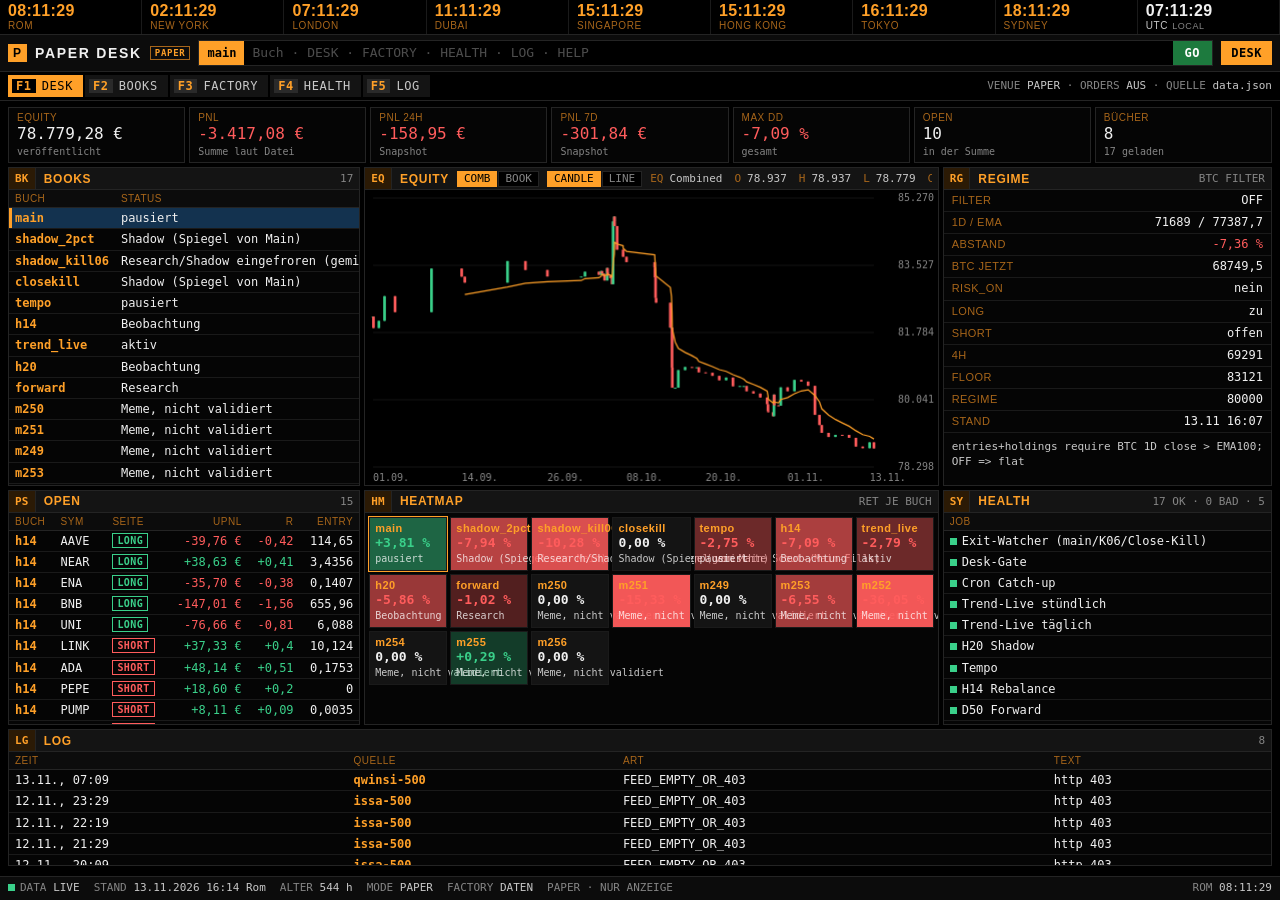
==== kdx7rm0d02jwymx0ndu94w3n/terminal.html @ db3b6c08 "Add a paper terminal page beside the desk overview. The new page polls data.json and an optional fac" ====
<!doctype html>
<html lang="de">
<head>
<meta charset="utf-8">
<meta name="viewport" content="width=device-width, initial-scale=1">
<meta name="robots" content="noindex,nofollow,noarchive,nosnippet">
<meta name="referrer" content="no-referrer">
<title>Paper-Desk Terminal</title>
<link rel="icon" href="data:image/svg+xml,%3Csvg xmlns='http://www.w3.org/2000/svg' viewBox='0 0 16 16'%3E%3Crect width='16' height='16' fill='%23000'/%3E%3Crect x='2' y='2' width='12' height='12' fill='none' stroke='%23ffa028'/%3E%3C/svg%3E">
<link rel="stylesheet" href="terminal.css?v=1">
<!--
  Look adapted from the Classifier Trading Terminal in
  https://github.com/zadescoxp/calibrain-harness
  Copyright (c) 2026 zadescoxp and Calibrain Harness contributors, MIT License.
  The full permission notice is in terminal.css.
-->
</head>
<body>
<div class="clocks" id="clocks"></div>
<header class="cmdbar">
  <div class="brand" title="Paper-Desk Terminal. Nur Anzeige, keine Orders.">
    <span class="brand-mark">P</span>
    <span class="brand-name">PAPER DESK</span>
    <span class="brand-tag">PAPER</span>
  </div>
  <form class="cmd" id="cmd-form" autocomplete="off">
    <span class="cmd-sec" id="cmd-sec">PAPER</span>
    <input id="cmd" spellcheck="false" placeholder="Buch · DESK · FACTORY · HEALTH · LOG · HELP" aria-label="Befehl">
    <button class="go" type="submit">GO</button>
  </form>
  <div class="cmd-right">
    <a class="kbtn amber" id="to-desk" href="index.html">DESK</a>
  </div>
</header>
<nav class="fkeys" aria-label="Ansichten">
  <button type="button" data-view="desk"><b>F1</b>DESK</button>
  <button type="button" data-view="books"><b>F2</b>BOOKS</button>
  <button type="button" data-view="factory"><b>F3</b>FACTORY</button>
  <button type="button" data-view="health"><b>F4</b>HEALTH</button>
  <button type="button" data-view="log"><b>F5</b>LOG</button>
  <span class="fk-spacer"></span>
  <span class="venue">VENUE <b>PAPER</b> · ORDERS <b>AUS</b> · QUELLE <b>data.json</b></span>
</nav>
<div id="booterr" class="alert crit" hidden></div>
<div id="hint" class="alert" hidden></div>

<section id="view-desk" class="view on">
  <div class="strip" id="strip"></div>
  <div class="grid-desk">
    <section class="pnl a-books">
      <div class="ph"><span class="code">BK</span>BOOKS<span class="ph-r" id="bk-count">–</span></div>
      <div class="pb tight scroll" id="books" data-scroll></div>
    </section>
    <section class="pnl a-chart">
      <div class="ph">
        <span class="code">EQ</span>EQUITY
        <span class="seg">
          <button type="button" data-set="series" data-val="comb">COMB</button>
          <button type="button" data-set="series" data-val="book">BOOK</button>
        </span>
        <span class="seg">
          <button type="button" data-set="mode" data-val="candle">CANDLE</button>
          <button type="button" data-set="mode" data-val="line">LINE</button>
        </span>
        <span class="ph-r ohlc" id="ohlc"></span>
      </div>
      <div class="pb chart-wrap"><div class="chart-host" id="chart-host"><canvas id="chart"></canvas></div></div>
    </section>
    <section class="pnl a-regime">
      <div class="ph"><span class="code">RG</span>REGIME<span class="ph-r">BTC FILTER</span></div>
      <div class="pb tight scroll" id="regime" data-scroll></div>
    </section>
    <section class="pnl a-pos">
      <div class="ph"><span class="code">PS</span>OPEN<span class="ph-r" id="pos-count">–</span></div>
      <div class="pb tight scroll" id="pos" data-scroll></div>
    </section>
    <section class="pnl a-heat">
      <div class="ph"><span class="code">HM</span>HEATMAP<span class="ph-r">RET JE BUCH</span></div>
      <div class="pb tight scroll" id="heat" data-scroll></div>
    </section>
    <section class="pnl a-health">
      <div class="ph"><span class="code">SY</span>HEALTH<span class="ph-r" id="health-count">–</span></div>
      <div class="pb tight scroll" id="health" data-scroll></div>
    </section>
    <section class="pnl a-log">
      <div class="ph"><span class="code">LG</span>LOG<span class="ph-r" id="log-count">–</span></div>
      <div class="pb tight scroll" id="log" data-scroll></div>
    </section>
  </div>
</section>

<section id="view-books" class="view">
  <section class="pnl">
    <div class="ph"><span class="code">BK</span>BOOKS<span class="ph-r">Zeile wählt das Buch für F1</span></div>
    <div class="pb tight scroll" id="books-full" data-scroll></div>
  </section>
</section>

<section id="view-factory" class="view">
  <div id="factory"></div>
</section>

<section id="view-health" class="view">
  <div class="stack" id="health-full"></div>
</section>

<section id="view-log" class="view">
  <div class="stack" id="log-full"></div>
</section>

<footer class="statusline" id="status"></footer>
<script src="terminal.js?v=1"></script>
</body>
</html>
---- kdx7rm0d02jwymx0ndu94w3n/terminal.css ----
/* Paper-Desk Terminal.
   Look adapted from the Classifier Trading Terminal,
   Copyright (c) 2026 zadescoxp and Calibrain Harness contributors.
   https://github.com/zadescoxp/calibrain-harness
   MIT License:

   Permission is hereby granted, free of charge, to any person obtaining a copy
   of this software and associated documentation files (the "Software"), to deal
   in the Software without restriction, including without limitation the rights
   to use, copy, modify, merge, publish, distribute, sublicense, and/or sell
   copies of the Software, and to permit persons to whom the Software is
   furnished to do so, subject to the following conditions:

   The above copyright notice and this permission notice shall be included in all
   copies or substantial portions of the Software.

   THE SOFTWARE IS PROVIDED "AS IS", WITHOUT WARRANTY OF ANY KIND, EXPRESS OR
   IMPLIED, INCLUDING BUT NOT LIMITED TO THE WARRANTIES OF MERCHANTABILITY,
   FITNESS FOR A PARTICULAR PURPOSE AND NONINFRINGEMENT. IN NO EVENT SHALL THE
   AUTHORS OR COPYRIGHT HOLDERS BE LIABLE FOR ANY CLAIM, DAMAGES OR OTHER
   LIABILITY, WHETHER IN AN ACTION OF CONTRACT, TORT OR OTHERWISE, ARISING FROM,
   OUT OF OR IN CONNECTION WITH THE SOFTWARE OR THE USE OR OTHER DEALINGS IN THE
   SOFTWARE.

   Chart drawing and the paper-desk data binding are original to this page.
   Hierarchy comes from brightness (amber labels, white values, grey context).
   Direction is never colour-only: values carry a sign or a PASS/FAIL word. */

:root {
  color-scheme: dark;
  --bg: #000;
  --panel: #050505;
  --bar: #141414;
  --bar-2: #0c0c0c;
  --line: #242424;
  --line-2: #1a1a1a;
  --amber: #ffa028;
  --amber-dim: #a8661a;
  --text: #f0f0f0;
  --text-2: #c8c8c8;
  --muted: #858585;
  --up: #3ad08a;
  --down: #ff5c5c;
  --sel: #13324f;
  --warn: #fab219;
  --mono: ui-monospace, "SFMono-Regular", "DejaVu Sans Mono", "Liberation Mono", Menlo, Consolas, monospace;
  --cond: "Arial Narrow", "Roboto Condensed", "Liberation Sans", "Helvetica Neue", system-ui, sans-serif;
}
* { box-sizing: border-box; }
html, body { background: var(--bg); }
body {
  margin: 0;
  color: var(--text);
  font: 12px/1.35 var(--mono);
  font-variant-numeric: tabular-nums;
  -webkit-font-smoothing: antialiased;
  padding-bottom: 26px;
}
button, input { font: inherit; color: inherit; }
button { cursor: pointer; }
a { color: var(--amber); text-decoration: none; }
a:hover { text-decoration: underline; }
:focus-visible { outline: 1px solid var(--amber); outline-offset: 1px; }
.muted { color: var(--muted); }
.amb { color: var(--amber); }
.up { color: var(--up); }
.dn { color: var(--down); }
.w { color: var(--text); }

.clocks { display: grid; grid-template-columns: repeat(9, minmax(0, 1fr)); background: #000; border-bottom: 1px solid var(--line); }
.clock { padding: 3px 8px 2px; border-right: 1px solid var(--line-2); min-width: 0; }
.clock .t { color: var(--amber); font: 600 16px/1.05 var(--cond); letter-spacing: .02em; }
.clock .c { color: var(--amber-dim); font: 500 10px/1.2 var(--cond); text-transform: uppercase; letter-spacing: .06em; white-space: nowrap; overflow: hidden; text-overflow: ellipsis; }
.clock.local .t { color: var(--text); }
.clock.local .c { color: var(--text-2); }
.clock .mk { font-size: 9px; margin-left: 4px; color: var(--muted); }

.cmdbar { display: flex; align-items: stretch; gap: 8px; background: var(--bar-2); border-bottom: 1px solid var(--line); padding: 5px 8px; flex-wrap: wrap; }
.brand { display: flex; align-items: center; gap: 8px; }
.brand-mark { background: var(--amber); color: #000; font: 700 12px var(--cond); padding: 2px 5px; letter-spacing: .08em; }
.brand-name { font: 700 14px var(--cond); letter-spacing: .12em; color: var(--text); white-space: nowrap; }
.brand-tag { font: 600 9px var(--mono); color: var(--amber); border: 1px solid var(--amber-dim); padding: 1px 4px; letter-spacing: .08em; }
.cmd { flex: 1; display: flex; min-width: 180px; border: 1px solid var(--line); background: #000; }
.cmd-sec { background: var(--amber); color: #000; font-weight: 600; padding: 4px 8px; white-space: nowrap; }
.cmd input { flex: 1; min-width: 0; background: #000; border: 0; color: var(--text); font: 13px var(--mono); padding: 4px 8px; outline: none; text-transform: uppercase; caret-color: var(--amber); }
.cmd input::placeholder { color: #4d4d4d; text-transform: none; }
.go { background: #1d7a3e; color: #fff; border: 0; font-weight: 600; padding: 0 12px; letter-spacing: .05em; }
.cmd-right { display: flex; gap: 6px; align-items: center; }
.kbtn { background: var(--bar); color: var(--text-2); border: 1px solid var(--line); padding: 3px 9px; letter-spacing: .04em; font-weight: 500; display: inline-flex; align-items: center; }
a.kbtn:hover { text-decoration: none; color: var(--text); border-color: var(--muted); }
.kbtn.amber { background: var(--amber); color: #000; border-color: var(--amber); font-weight: 700; }

.fkeys { display: flex; gap: 2px; padding: 3px 8px; background: #000; border-bottom: 1px solid var(--line); overflow-x: auto; align-items: center; }
.fkeys button { background: var(--bar); color: var(--text-2); border: 0; padding: 3px 10px 3px 4px; font-weight: 500; letter-spacing: .05em; white-space: nowrap; }
.fkeys button b { background: #2a2a2a; color: var(--amber); padding: 0 4px; margin-right: 6px; font-weight: 600; }
.fkeys button.on { background: var(--amber); color: #000; }
.fkeys button.on b { background: #000; color: var(--amber); }
.fk-spacer { flex: 1; }
.venue { color: var(--muted); white-space: nowrap; font-size: 11px; }
.venue b { color: var(--text-2); font-weight: 500; }

.alert { margin: 6px 8px 0; padding: 5px 8px; border-left: 3px solid var(--warn); background: #161106; color: var(--text); }
.alert b { color: var(--warn); }
.alert.crit { border-color: var(--down); background: #1a0808; }
.alert.crit b { color: var(--down); }

.view { display: none; }
#view-desk.on { display: flex; flex-direction: column; min-height: 0; }
.view.on:not(#view-desk) { display: block; padding: 6px 8px 12px; }
.view.on:not(#view-desk) .pnl { margin-bottom: 4px; }

.strip { display: grid; grid-template-columns: repeat(auto-fit, minmax(120px, 1fr)); gap: 4px; margin: 6px 8px 0; }
.cell { background: var(--panel); border: 1px solid var(--line); padding: 4px 8px; min-width: 0; }
.cell .l { color: var(--amber-dim); font: 500 10px var(--cond); text-transform: uppercase; letter-spacing: .05em; white-space: nowrap; overflow: hidden; text-overflow: ellipsis; }
.cell .n { font-size: 16px; font-weight: 500; white-space: nowrap; overflow: hidden; text-overflow: ellipsis; }
.cell .s { color: var(--muted); font-size: 10px; white-space: nowrap; overflow: hidden; text-overflow: ellipsis; }

.pnl { background: var(--panel); border: 1px solid var(--line); display: flex; flex-direction: column; min-width: 0; min-height: 0; }
.ph { display: flex; align-items: center; gap: 8px; background: var(--bar); border-bottom: 1px solid var(--line); padding: 0 6px 0 0; height: 22px; color: var(--amber); font: 600 12px var(--cond); letter-spacing: .06em; text-transform: uppercase; white-space: nowrap; overflow: hidden; flex: none; }
.ph .code { background: #2b1a05; color: var(--amber); font: 600 11px var(--mono); padding: 0 6px; height: 100%; display: flex; align-items: center; border-right: 1px solid var(--line); letter-spacing: .02em; text-transform: none; }
.ph-r { margin-left: auto; color: var(--muted); font: 400 11px var(--mono); text-transform: none; letter-spacing: 0; display: flex; gap: 6px; align-items: center; min-width: 0; }
.pb { padding: 6px 8px; flex: 1; min-height: 0; overflow: hidden; position: relative; }
.pb.tight { padding: 0; }
.pb.scroll { overflow: auto; }

.grid-desk {
  display: grid;
  gap: 4px;
  margin: 4px 8px 8px;
  min-height: 0;
  flex: 1;
  grid-template-columns: minmax(240px, 0.92fr) minmax(0, 1.5fr) minmax(220px, 0.86fr);
  grid-template-rows: minmax(0, 1.35fr) minmax(0, 1fr) minmax(92px, 0.58fr);
  grid-template-areas: "books chart regime" "pos heat health" "log log log";
}
.a-books { grid-area: books; }
.a-chart { grid-area: chart; }
.a-regime { grid-area: regime; }
.a-pos { grid-area: pos; }
.a-heat { grid-area: heat; }
.a-health { grid-area: health; }
.a-log { grid-area: log; }

@media (min-width: 1101px) {
  html, body { height: 100%; }
  body { overflow: hidden; display: flex; flex-direction: column; }
  #view-desk.on { flex: 1; overflow: hidden; min-height: 0; }
  #view-factory.on, #view-books.on, #view-health.on, #view-log.on { flex: 1; min-height: 0; overflow: auto; }
}

table.t { width: 100%; border-collapse: collapse; }
.t th { position: sticky; top: 0; background: var(--bar-2); color: var(--amber-dim); font: 500 10px var(--cond); text-transform: uppercase; letter-spacing: .05em; text-align: left; padding: 3px 6px; border-bottom: 1px solid var(--line); white-space: nowrap; z-index: 1; }
.t td { padding: 2px 6px; border-bottom: 1px solid var(--line-2); white-space: nowrap; color: var(--text); }
.t th.r, .t td.r { text-align: right; }
.t tr.click { cursor: pointer; }
.t tr.click:hover td { background: #0f0f0f; }
.t tr.sel td { background: var(--sel); }
.t tr.sel td:first-child { box-shadow: inset 3px 0 0 var(--amber); }
.t .sym { color: var(--amber); font-weight: 600; }
.clip { max-width: 280px; overflow: hidden; text-overflow: ellipsis; }

.tag { display: inline-block; padding: 0 4px; font-size: 10px; font-weight: 600; letter-spacing: .04em; border: 1px solid currentColor; line-height: 13px; vertical-align: 1px; }
.tag.long { color: var(--up); }
.tag.short { color: var(--down); }
.tag.flat { color: var(--muted); }
.tag.amb { color: var(--amber); }

.kv { display: grid; grid-template-columns: minmax(0, auto) minmax(0, 1fr); }
.kv > div { padding: 2px 8px; border-bottom: 1px solid var(--line-2); white-space: nowrap; overflow: hidden; text-overflow: ellipsis; }
.kv .k { color: var(--amber-dim); text-transform: uppercase; font: 500 11px/1.55 var(--cond); letter-spacing: .04em; }
.kv .v { text-align: right; }
.note { color: var(--text-2); font-size: 11px; white-space: normal; padding: 6px 8px; line-height: 1.4; }

.seg { display: flex; gap: 1px; }
.seg button { background: #000; border: 1px solid var(--line); color: var(--muted); font: 500 11px var(--mono); padding: 0 6px; height: 16px; line-height: 14px; }
.seg button.on { color: #000; background: var(--amber); border-color: var(--amber); }

.chart-wrap { padding: 0; }
.chart-host { position: absolute; inset: 0; }
.chart-host canvas { width: 100%; height: 100%; display: block; }
.ohlc { color: var(--text-2); font-size: 11px; overflow: hidden; text-overflow: ellipsis; }
.ohlc b { color: var(--amber-dim); font-weight: 500; margin-left: 6px; }
.ohlc b:first-child { margin-left: 0; }

.heat { display: grid; grid-template-columns: repeat(auto-fill, minmax(78px, 1fr)); gap: 3px; padding: 4px; align-content: start; }
.tile { min-height: 54px; padding: 4px 5px; border: 1px solid #1a1a1a; display: flex; flex-direction: column; justify-content: space-between; text-align: left; width: 100%; background: #141414; }
.tile .id { color: var(--amber); font: 600 11px var(--cond); letter-spacing: .04em; }
.tile .v { font-size: 13px; font-weight: 600; }
.tile .s { color: rgba(255,255,255,.78); font-size: 10px; white-space: nowrap; overflow: hidden; text-overflow: ellipsis; }
.tile.on { outline: 1px solid var(--amber); }

.bar { height: 6px; background: #141414; margin: 4px 0; }
.bar > span { display: block; height: 100%; background: var(--amber); }
.bar > span.dn { background: var(--down); }

.grid-fac { display: grid; gap: 4px; grid-template-columns: minmax(0, 0.9fr) minmax(0, 1.1fr); margin-bottom: 4px; }
.stack { display: grid; gap: 4px; }
.empty { color: var(--muted); padding: 22px 10px; text-align: center; }
.empty b { display: block; color: var(--amber); font: 600 18px var(--cond); letter-spacing: .08em; margin-bottom: 4px; }
.stages { display: flex; flex-wrap: wrap; gap: 4px; padding: 6px 8px; }
.stages i { font-style: normal; border: 1px solid var(--line); color: var(--muted); padding: 1px 6px; }
.stages i.on { background: var(--amber); color: #000; border-color: var(--amber); }

.statusline { position: fixed; left: 0; right: 0; bottom: 0; height: 24px; background: var(--bar-2); border-top: 1px solid var(--line); display: flex; align-items: center; gap: 14px; padding: 0 8px; font-size: 11px; color: var(--muted); z-index: 20; overflow: hidden; white-space: nowrap; }
.statusline b { color: var(--text-2); font-weight: 500; }
.dot { display: inline-block; width: 7px; height: 7px; margin-right: 5px; vertical-align: 0; }
.dot.ok { background: var(--up); }
.dot.bad { background: var(--down); }
.dot.warn { background: var(--warn); }
.dot.off { background: #666; }

::-webkit-scrollbar { width: 8px; height: 8px; }
::-webkit-scrollbar-track { background: #000; }
::-webkit-scrollbar-thumb { background: #2a2a2a; }

@media (max-width: 1100px) {
  .grid-desk {
    flex: none;
    height: auto;
    grid-template-columns: minmax(0, 1fr) minmax(0, 1fr);
    grid-template-rows: 280px 240px 220px 220px 150px;
    grid-template-areas: "chart chart" "books regime" "heat health" "pos pos" "log log";
  }
  body { height: auto; overflow: auto; }
  #view-desk.on { display: block; overflow: visible; }
}
@media (max-width: 720px) {
  .clocks { grid-template-columns: repeat(3, minmax(0, 1fr)); }
  .clock:nth-child(n+4) { display: none; }
  .clock .t { font-size: 15px; }
  .brand-name, .venue, .st-wide { display: none; }
  .cmd { min-width: 0; flex-basis: 100%; }
  .cmd-right { flex-wrap: wrap; }
  .grid-desk {
    grid-template-columns: minmax(0, 1fr);
    grid-template-rows: none;
    grid-template-areas: "chart" "books" "regime" "heat" "pos" "health" "log";
  }
  .a-chart { height: 250px; }
  .a-books, .a-regime, .a-heat, .a-pos, .a-health { height: 230px; }
  .a-log { height: 200px; }
  .grid-fac { grid-template-columns: minmax(0, 1fr); }
  .fkeys button { padding: 7px 10px 7px 4px; }
  .strip { grid-template-columns: repeat(2, minmax(0, 1fr)); }
  table.cards thead { display: none; }
  table.cards tr { display: block; border-bottom: 1px solid var(--line); padding: 3px 0 4px; }
  table.cards td {
    display: flex;
    justify-content: space-between;
    gap: 8px;
    white-space: normal;
    text-align: right;
    border-bottom: 0;
    padding: 1px 8px;
  }
  table.cards td::before {
    content: attr(data-l);
    color: var(--amber-dim);
    font: 500 10px var(--cond);
    letter-spacing: .04em;
    text-transform: uppercase;
    text-align: left;
  }
  table.cards td.r { text-align: right; }
  .t tr.sel td:first-child { box-shadow: none; }
}
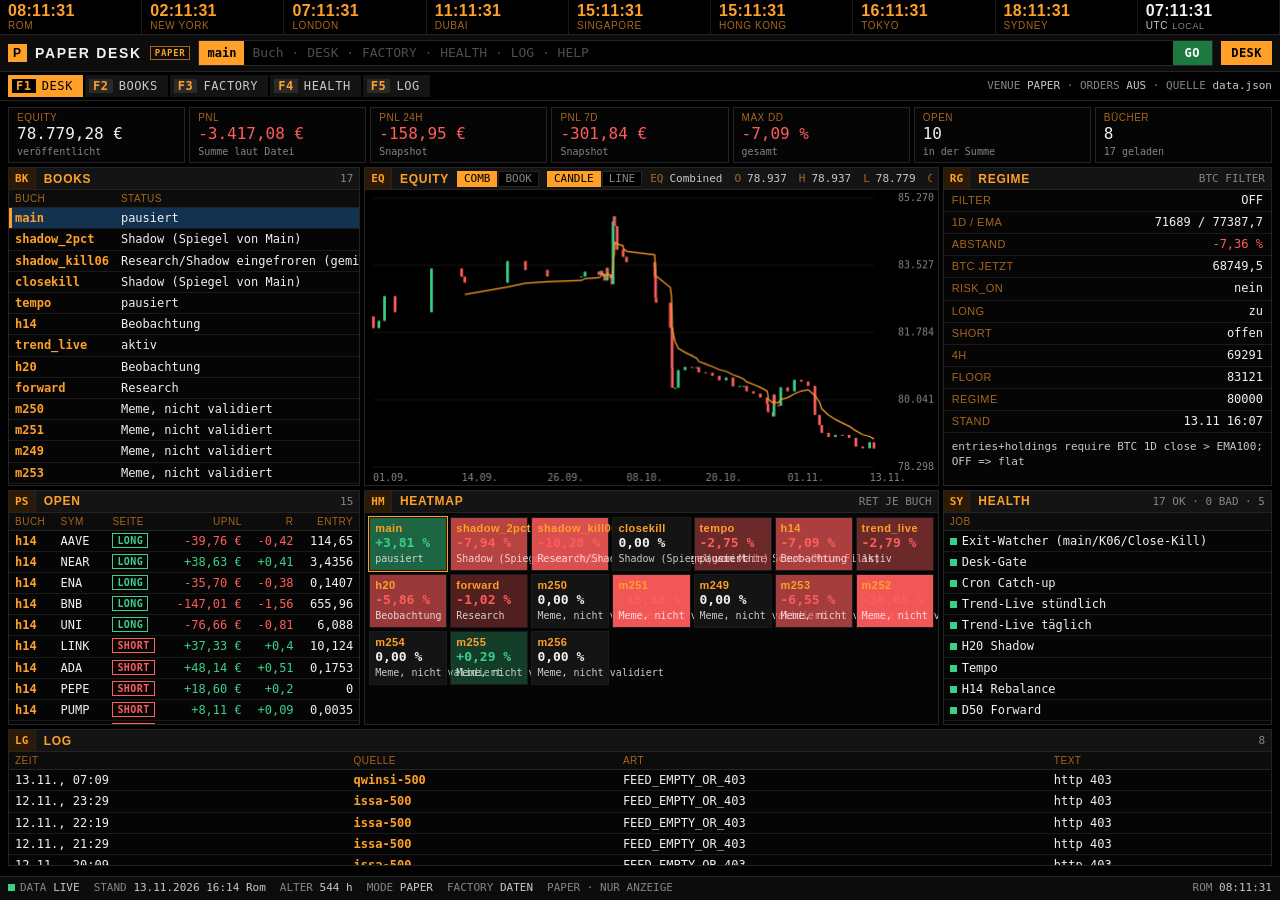
==== commit b4ec3647: "Keep marked false alarms out of the live log. ops.alarms with valid false stay off the alert list, m" ====
--- a/kdx7rm0d02jwymx0ndu94w3n/terminal.html
+++ b/kdx7rm0d02jwymx0ndu94w3n/terminal.html
@@ -109,6 +109,6 @@
 </section>
 
 <footer class="statusline" id="status"></footer>
-<script src="terminal.js?v=1"></script>
+<script src="terminal.js?v=2"></script>
 </body>
 </html>
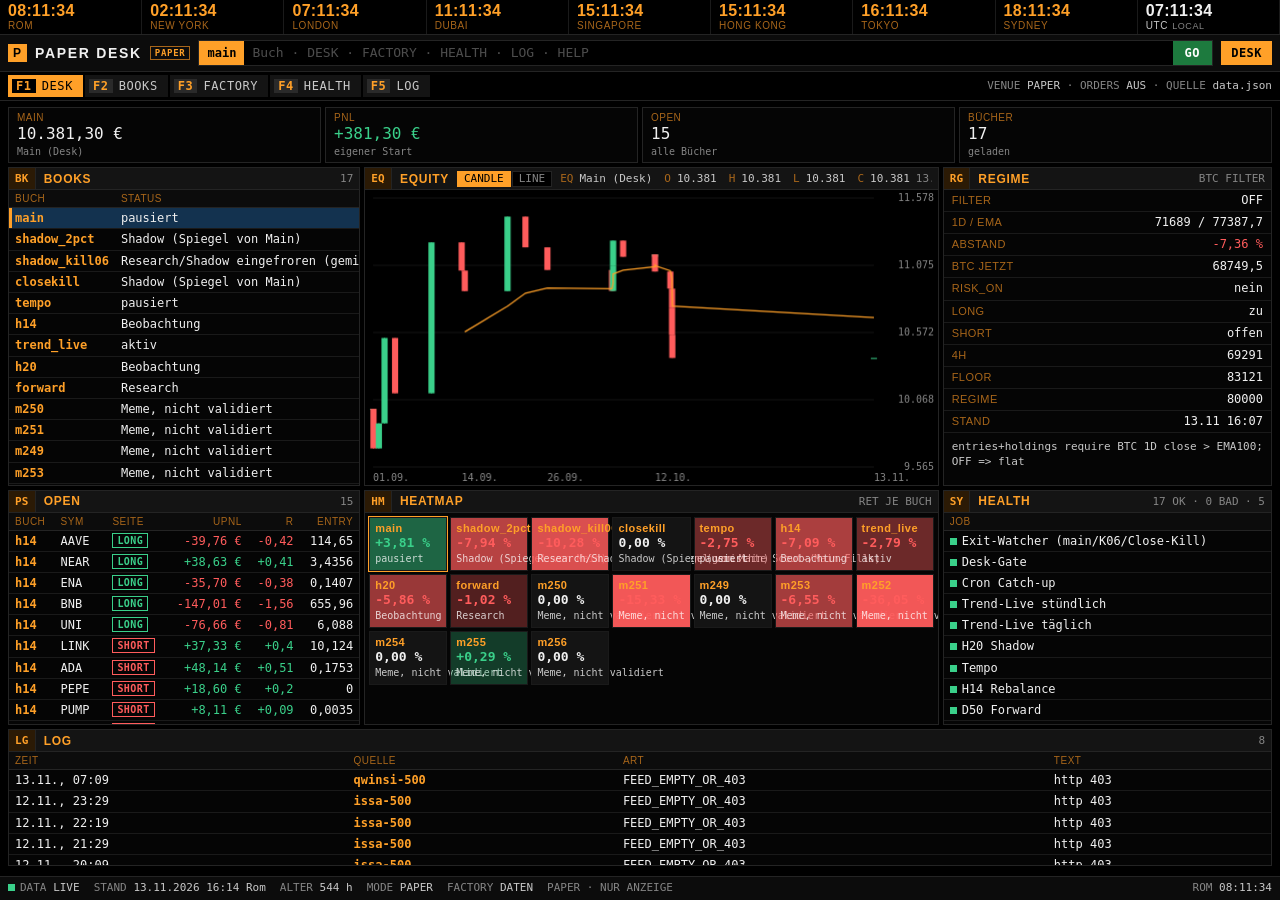
==== commit 893ca14f: "Show the main book instead of the non-additive sum. The strip and the equity chart no longer use the" ====
--- a/kdx7rm0d02jwymx0ndu94w3n/terminal.html
+++ b/kdx7rm0d02jwymx0ndu94w3n/terminal.html
@@ -7,7 +7,7 @@
 <meta name="referrer" content="no-referrer">
 <title>Paper-Desk Terminal</title>
 <link rel="icon" href="data:image/svg+xml,%3Csvg xmlns='http://www.w3.org/2000/svg' viewBox='0 0 16 16'%3E%3Crect width='16' height='16' fill='%23000'/%3E%3Crect x='2' y='2' width='12' height='12' fill='none' stroke='%23ffa028'/%3E%3C/svg%3E">
-<link rel="stylesheet" href="terminal.css?v=1">
+<link rel="stylesheet" href="terminal.css?v=2">
 <!--
   Look adapted from the Classifier Trading Terminal in
   https://github.com/zadescoxp/calibrain-harness
@@ -54,7 +54,7 @@
     <section class="pnl a-chart">
       <div class="ph">
         <span class="code">EQ</span>EQUITY
-        <span class="seg">
+        <span class="seg" id="seg-series">
           <button type="button" data-set="series" data-val="comb">COMB</button>
           <button type="button" data-set="series" data-val="book">BOOK</button>
         </span>
@@ -109,6 +109,6 @@
 </section>
 
 <footer class="statusline" id="status"></footer>
-<script src="terminal.js?v=2"></script>
+<script src="terminal.js?v=3"></script>
 </body>
 </html>
--- a/kdx7rm0d02jwymx0ndu94w3n/terminal.css
+++ b/kdx7rm0d02jwymx0ndu94w3n/terminal.css
@@ -172,6 +172,7 @@
 .note { color: var(--text-2); font-size: 11px; white-space: normal; padding: 6px 8px; line-height: 1.4; }
 
 .seg { display: flex; gap: 1px; }
+.seg[hidden] { display: none; }
 .seg button { background: #000; border: 1px solid var(--line); color: var(--muted); font: 500 11px var(--mono); padding: 0 6px; height: 16px; line-height: 14px; }
 .seg button.on { color: #000; background: var(--amber); border-color: var(--amber); }
 
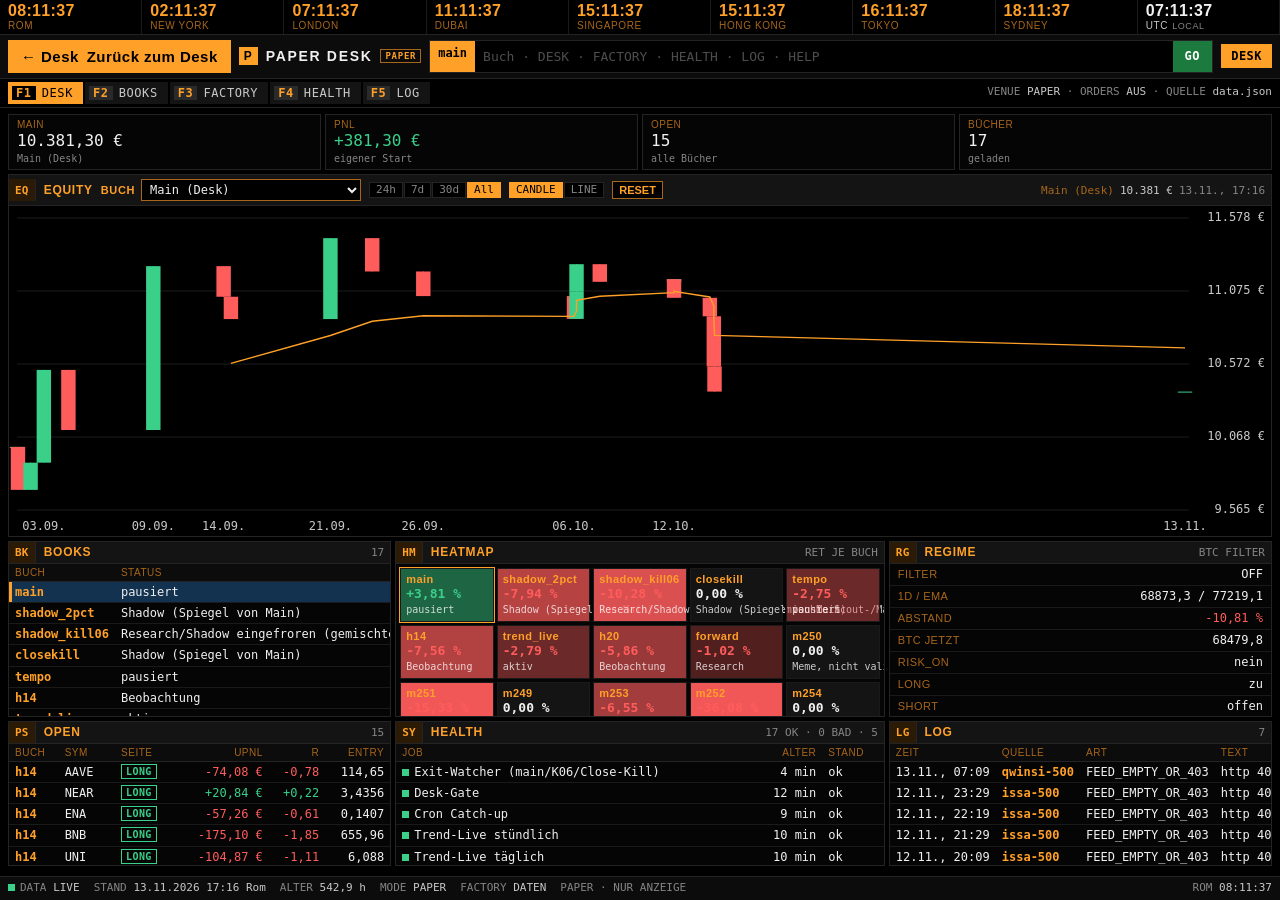
==== commit 1504c8f3: "Make the equity chart easier to read and the way back obvious. The chart is larger, picks one book, " ====
--- a/kdx7rm0d02jwymx0ndu94w3n/terminal.html
+++ b/kdx7rm0d02jwymx0ndu94w3n/terminal.html
@@ -7,7 +7,7 @@
 <meta name="referrer" content="no-referrer">
 <title>Paper-Desk Terminal</title>
 <link rel="icon" href="data:image/svg+xml,%3Csvg xmlns='http://www.w3.org/2000/svg' viewBox='0 0 16 16'%3E%3Crect width='16' height='16' fill='%23000'/%3E%3Crect x='2' y='2' width='12' height='12' fill='none' stroke='%23ffa028'/%3E%3C/svg%3E">
-<link rel="stylesheet" href="terminal.css?v=2">
+<link rel="stylesheet" href="terminal.css?v=3">
 <!--
   Look adapted from the Classifier Trading Terminal in
   https://github.com/zadescoxp/calibrain-harness
@@ -18,6 +18,7 @@
 <body>
 <div class="clocks" id="clocks"></div>
 <header class="cmdbar">
+  <a class="back-desk" id="back-desk" href="index.html">← Desk <span>Zurück zum Desk</span></a>
   <div class="brand" title="Paper-Desk Terminal. Nur Anzeige, keine Orders.">
     <span class="brand-mark">P</span>
     <span class="brand-name">PAPER DESK</span>
@@ -52,19 +53,29 @@
       <div class="pb tight scroll" id="books" data-scroll></div>
     </section>
     <section class="pnl a-chart">
-      <div class="ph">
+      <div class="ph chart-ph">
         <span class="code">EQ</span>EQUITY
+        <label class="book-pick">BUCH
+          <select id="book-pick" aria-label="Buch für die Equity-Kurve"></select>
+        </label>
         <span class="seg" id="seg-series">
           <button type="button" data-set="series" data-val="comb">COMB</button>
           <button type="button" data-set="series" data-val="book">BOOK</button>
+        </span>
+        <span class="seg" id="seg-range">
+          <button type="button" data-set="range" data-val="24h">24h</button>
+          <button type="button" data-set="range" data-val="7d">7d</button>
+          <button type="button" data-set="range" data-val="30d">30d</button>
+          <button type="button" data-set="range" data-val="all">All</button>
         </span>
         <span class="seg">
           <button type="button" data-set="mode" data-val="candle">CANDLE</button>
           <button type="button" data-set="mode" data-val="line">LINE</button>
         </span>
+        <button type="button" class="mini" id="zoom-reset">RESET</button>
         <span class="ph-r ohlc" id="ohlc"></span>
       </div>
-      <div class="pb chart-wrap"><div class="chart-host" id="chart-host"><canvas id="chart"></canvas></div></div>
+      <div class="pb chart-wrap"><div class="chart-host" id="chart-host"><canvas id="chart"></canvas><div id="chart-tip" class="chart-tip" hidden></div></div></div>
     </section>
     <section class="pnl a-regime">
       <div class="ph"><span class="code">RG</span>REGIME<span class="ph-r">BTC FILTER</span></div>
@@ -109,6 +120,6 @@
 </section>
 
 <footer class="statusline" id="status"></footer>
-<script src="terminal.js?v=3"></script>
+<script src="terminal.js?v=4"></script>
 </body>
 </html>
--- a/kdx7rm0d02jwymx0ndu94w3n/terminal.css
+++ b/kdx7rm0d02jwymx0ndu94w3n/terminal.css
@@ -47,7 +47,7 @@
   --cond: "Arial Narrow", "Roboto Condensed", "Liberation Sans", "Helvetica Neue", system-ui, sans-serif;
 }
 * { box-sizing: border-box; }
-html, body { background: var(--bg); }
+html, body { background: var(--bg); overflow-x: hidden; max-width: 100%; }
 body {
   margin: 0;
   color: var(--text);
@@ -89,6 +89,9 @@
 .kbtn { background: var(--bar); color: var(--text-2); border: 1px solid var(--line); padding: 3px 9px; letter-spacing: .04em; font-weight: 500; display: inline-flex; align-items: center; }
 a.kbtn:hover { text-decoration: none; color: var(--text); border-color: var(--muted); }
 .kbtn.amber { background: var(--amber); color: #000; border-color: var(--amber); font-weight: 700; }
+.back-desk { display: inline-flex; align-items: center; gap: 8px; background: var(--amber); color: #000; font: 700 15px/1 var(--cond); letter-spacing: .03em; padding: 8px 12px; border: 1px solid var(--amber); text-decoration: none; white-space: nowrap; }
+.back-desk span { font-weight: 600; }
+.back-desk:hover { text-decoration: none; background: #ffc46a; color: #000; }
 
 .fkeys { display: flex; gap: 2px; padding: 3px 8px; background: #000; border-bottom: 1px solid var(--line); overflow-x: auto; align-items: center; }
 .fkeys button { background: var(--bar); color: var(--text-2); border: 0; padding: 3px 10px 3px 4px; font-weight: 500; letter-spacing: .05em; white-space: nowrap; }
@@ -129,9 +132,9 @@
   margin: 4px 8px 8px;
   min-height: 0;
   flex: 1;
-  grid-template-columns: minmax(240px, 0.92fr) minmax(0, 1.5fr) minmax(220px, 0.86fr);
-  grid-template-rows: minmax(0, 1.35fr) minmax(0, 1fr) minmax(92px, 0.58fr);
-  grid-template-areas: "books chart regime" "pos heat health" "log log log";
+  grid-template-columns: minmax(200px, 0.9fr) minmax(0, 1.15fr) minmax(200px, 0.9fr);
+  grid-template-rows: minmax(360px, 1.75fr) minmax(150px, 0.85fr) minmax(120px, 0.7fr);
+  grid-template-areas: "chart chart chart" "books heat regime" "pos health log";
 }
 .a-books { grid-area: books; }
 .a-chart { grid-area: chart; }
@@ -171,13 +174,21 @@
 .kv .v { text-align: right; }
 .note { color: var(--text-2); font-size: 11px; white-space: normal; padding: 6px 8px; line-height: 1.4; }
 
-.seg { display: flex; gap: 1px; }
+.seg { display: flex; gap: 1px; flex-wrap: wrap; }
 .seg[hidden] { display: none; }
+.chart-ph { height: auto; min-height: 28px; flex-wrap: wrap; white-space: normal; overflow: visible; padding: 4px 6px 4px 0; row-gap: 4px; }
+.chart-ph .code { height: auto; align-self: stretch; min-height: 22px; }
+.book-pick { display: inline-flex; align-items: center; gap: 6px; color: var(--amber); font: 600 11px var(--cond); letter-spacing: .06em; min-width: 0; }
+.book-pick select { background: #000; color: var(--text); border: 1px solid var(--amber-dim); font: 12px var(--mono); max-width: min(220px, 46vw); padding: 2px 4px; }
+.mini { background: #000; color: var(--amber); border: 1px solid var(--amber-dim); padding: 0 6px; font-size: 11px; height: 18px; line-height: 16px; }
+.mini:hover { background: var(--amber); color: #000; }
+.chart-tip { position: absolute; z-index: 4; pointer-events: none; background: #0b0b0b; border: 1px solid var(--amber-dim); color: var(--text); padding: 5px 7px; font-size: 12px; line-height: 1.35; white-space: nowrap; max-width: calc(100% - 8px); }
+.chart-tip b { color: var(--amber-dim); font-weight: 500; }
 .seg button { background: #000; border: 1px solid var(--line); color: var(--muted); font: 500 11px var(--mono); padding: 0 6px; height: 16px; line-height: 14px; }
 .seg button.on { color: #000; background: var(--amber); border-color: var(--amber); }
 
 .chart-wrap { padding: 0; }
-.chart-host { position: absolute; inset: 0; }
+.chart-host { position: absolute; inset: 0; touch-action: none; }
 .chart-host canvas { width: 100%; height: 100%; display: block; }
 .ohlc { color: var(--text-2); font-size: 11px; overflow: hidden; text-overflow: ellipsis; }
 .ohlc b { color: var(--amber-dim); font-weight: 500; margin-left: 6px; }
@@ -219,8 +230,8 @@
     flex: none;
     height: auto;
     grid-template-columns: minmax(0, 1fr) minmax(0, 1fr);
-    grid-template-rows: 280px 240px 220px 220px 150px;
-    grid-template-areas: "chart chart" "books regime" "heat health" "pos pos" "log log";
+    grid-template-rows: 380px 220px 200px 180px;
+    grid-template-areas: "chart chart" "books regime" "heat health" "pos log";
   }
   body { height: auto; overflow: auto; }
   #view-desk.on { display: block; overflow: visible; }
@@ -230,6 +241,8 @@
   .clock:nth-child(n+4) { display: none; }
   .clock .t { font-size: 15px; }
   .brand-name, .venue, .st-wide { display: none; }
+  .cmdbar { position: sticky; top: 0; z-index: 30; }
+  .back-desk { flex: 1 1 100%; justify-content: center; min-height: 36px; }
   .cmd { min-width: 0; flex-basis: 100%; }
   .cmd-right { flex-wrap: wrap; }
   .grid-desk {
@@ -237,7 +250,7 @@
     grid-template-rows: none;
     grid-template-areas: "chart" "books" "regime" "heat" "pos" "health" "log";
   }
-  .a-chart { height: 250px; }
+  .a-chart { height: 340px; }
   .a-books, .a-regime, .a-heat, .a-pos, .a-health { height: 230px; }
   .a-log { height: 200px; }
   .grid-fac { grid-template-columns: minmax(0, 1fr); }
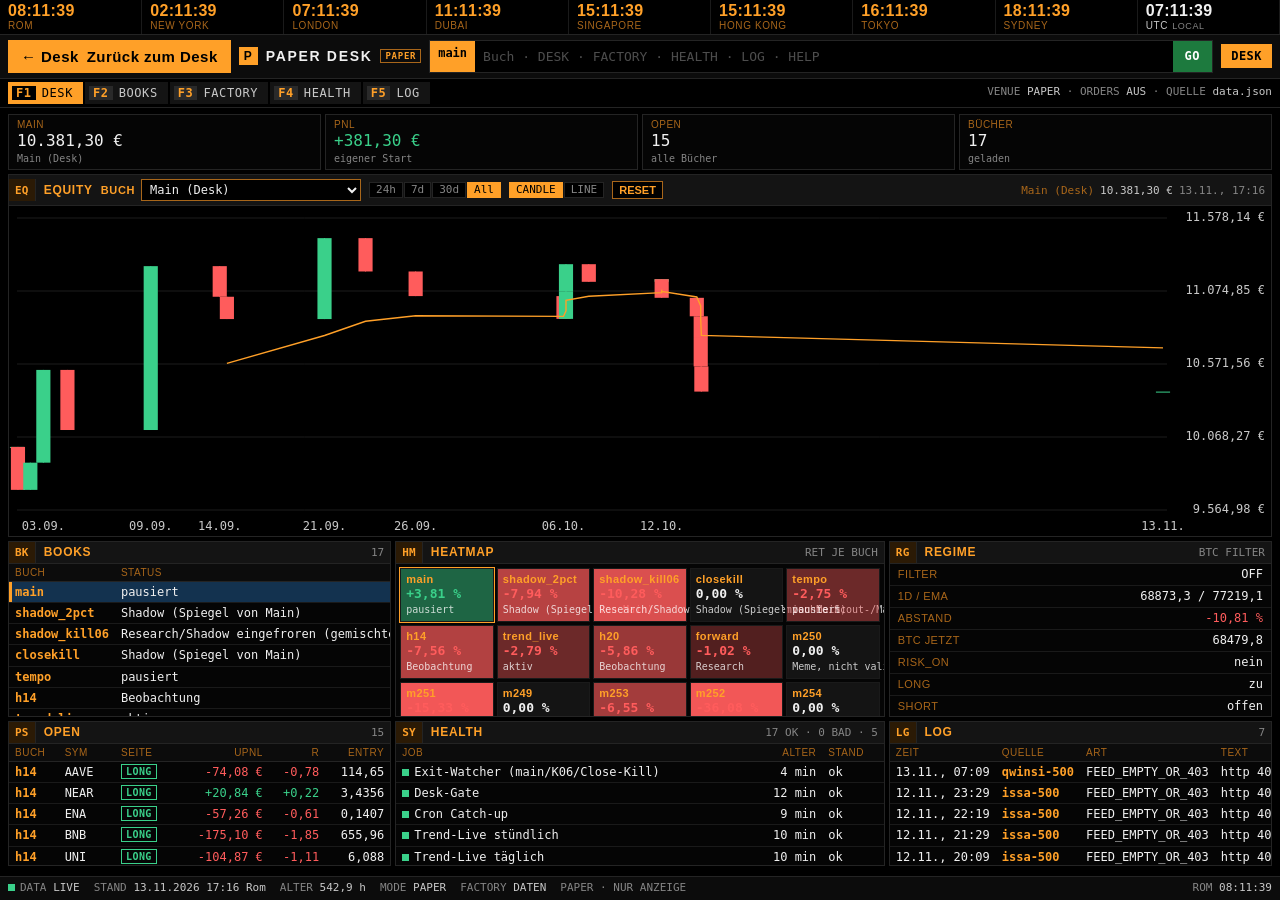
==== commit 0a40afc8: "Keep short equity windows continuous and the desk link on screen. Carry the last equity into 24h, 7d" ====
--- a/kdx7rm0d02jwymx0ndu94w3n/terminal.html
+++ b/kdx7rm0d02jwymx0ndu94w3n/terminal.html
@@ -7,7 +7,7 @@
 <meta name="referrer" content="no-referrer">
 <title>Paper-Desk Terminal</title>
 <link rel="icon" href="data:image/svg+xml,%3Csvg xmlns='http://www.w3.org/2000/svg' viewBox='0 0 16 16'%3E%3Crect width='16' height='16' fill='%23000'/%3E%3Crect x='2' y='2' width='12' height='12' fill='none' stroke='%23ffa028'/%3E%3C/svg%3E">
-<link rel="stylesheet" href="terminal.css?v=3">
+<link rel="stylesheet" href="terminal.css?v=4">
 <!--
   Look adapted from the Classifier Trading Terminal in
   https://github.com/zadescoxp/calibrain-harness
@@ -120,6 +120,6 @@
 </section>
 
 <footer class="statusline" id="status"></footer>
-<script src="terminal.js?v=4"></script>
+<script src="terminal.js?v=5"></script>
 </body>
 </html>
--- a/kdx7rm0d02jwymx0ndu94w3n/terminal.css
+++ b/kdx7rm0d02jwymx0ndu94w3n/terminal.css
@@ -47,7 +47,7 @@
   --cond: "Arial Narrow", "Roboto Condensed", "Liberation Sans", "Helvetica Neue", system-ui, sans-serif;
 }
 * { box-sizing: border-box; }
-html, body { background: var(--bg); overflow-x: hidden; max-width: 100%; }
+html, body { background: var(--bg); overflow-x: clip; max-width: 100%; }
 body {
   margin: 0;
   color: var(--text);
@@ -188,7 +188,7 @@
 .seg button.on { color: #000; background: var(--amber); border-color: var(--amber); }
 
 .chart-wrap { padding: 0; }
-.chart-host { position: absolute; inset: 0; touch-action: none; }
+.chart-host { position: absolute; inset: 0; touch-action: pan-y; }
 .chart-host canvas { width: 100%; height: 100%; display: block; }
 .ohlc { color: var(--text-2); font-size: 11px; overflow: hidden; text-overflow: ellipsis; }
 .ohlc b { color: var(--amber-dim); font-weight: 500; margin-left: 6px; }
@@ -233,7 +233,7 @@
     grid-template-rows: 380px 220px 200px 180px;
     grid-template-areas: "chart chart" "books regime" "heat health" "pos log";
   }
-  body { height: auto; overflow: auto; }
+  body { height: auto; overflow-x: clip; overflow-y: visible; }
   #view-desk.on { display: block; overflow: visible; }
 }
 @media (max-width: 720px) {
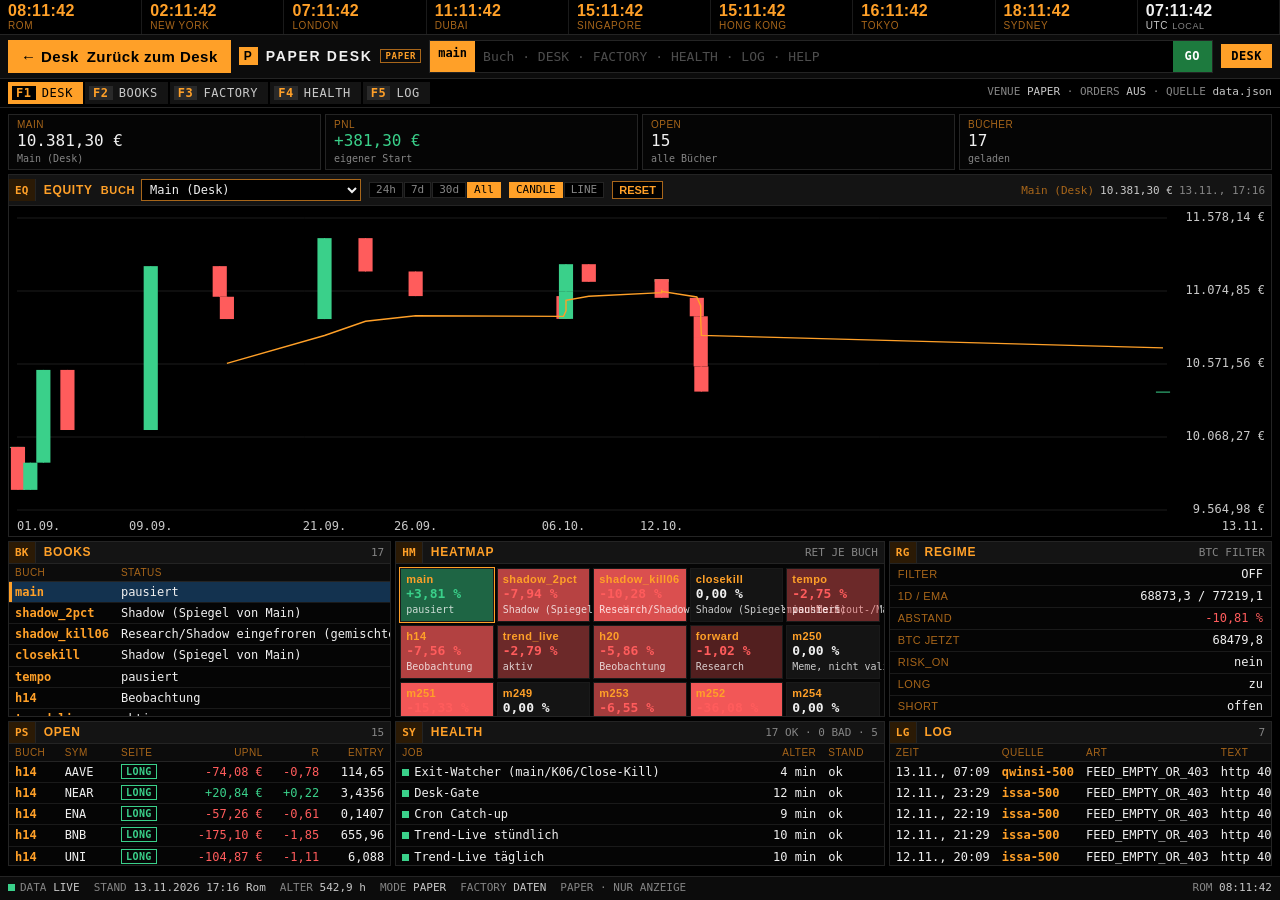
==== commit 53114ec6: "Show the window start on the axis and let the desktop grid shrink. The first date is drawn inside th" ====
--- a/kdx7rm0d02jwymx0ndu94w3n/terminal.html
+++ b/kdx7rm0d02jwymx0ndu94w3n/terminal.html
@@ -7,7 +7,7 @@
 <meta name="referrer" content="no-referrer">
 <title>Paper-Desk Terminal</title>
 <link rel="icon" href="data:image/svg+xml,%3Csvg xmlns='http://www.w3.org/2000/svg' viewBox='0 0 16 16'%3E%3Crect width='16' height='16' fill='%23000'/%3E%3Crect x='2' y='2' width='12' height='12' fill='none' stroke='%23ffa028'/%3E%3C/svg%3E">
-<link rel="stylesheet" href="terminal.css?v=4">
+<link rel="stylesheet" href="terminal.css?v=5">
 <!--
   Look adapted from the Classifier Trading Terminal in
   https://github.com/zadescoxp/calibrain-harness
@@ -120,6 +120,6 @@
 </section>
 
 <footer class="statusline" id="status"></footer>
-<script src="terminal.js?v=5"></script>
+<script src="terminal.js?v=6"></script>
 </body>
 </html>
--- a/kdx7rm0d02jwymx0ndu94w3n/terminal.css
+++ b/kdx7rm0d02jwymx0ndu94w3n/terminal.css
@@ -133,7 +133,7 @@
   min-height: 0;
   flex: 1;
   grid-template-columns: minmax(200px, 0.9fr) minmax(0, 1.15fr) minmax(200px, 0.9fr);
-  grid-template-rows: minmax(360px, 1.75fr) minmax(150px, 0.85fr) minmax(120px, 0.7fr);
+  grid-template-rows: minmax(0, 1.75fr) minmax(0, 0.85fr) minmax(0, 0.7fr);
   grid-template-areas: "chart chart chart" "books heat regime" "pos health log";
 }
 .a-books { grid-area: books; }
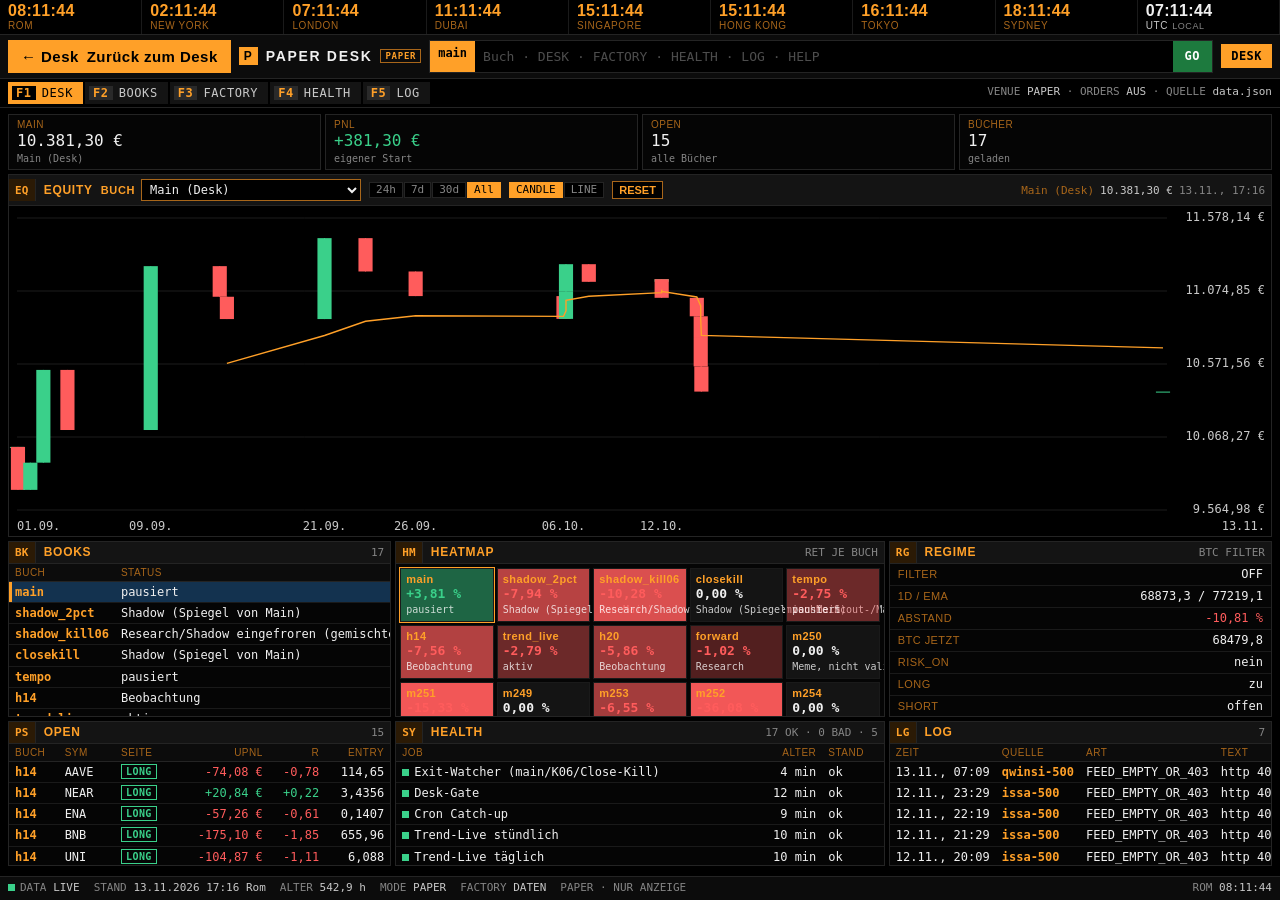
==== commit a78564a9: "Label the carried equity at the window start and ignore cancelled taps. A scroll that the browser ca" ====
--- a/kdx7rm0d02jwymx0ndu94w3n/terminal.html
+++ b/kdx7rm0d02jwymx0ndu94w3n/terminal.html
@@ -120,6 +120,6 @@
 </section>
 
 <footer class="statusline" id="status"></footer>
-<script src="terminal.js?v=6"></script>
+<script src="terminal.js?v=7"></script>
 </body>
 </html>
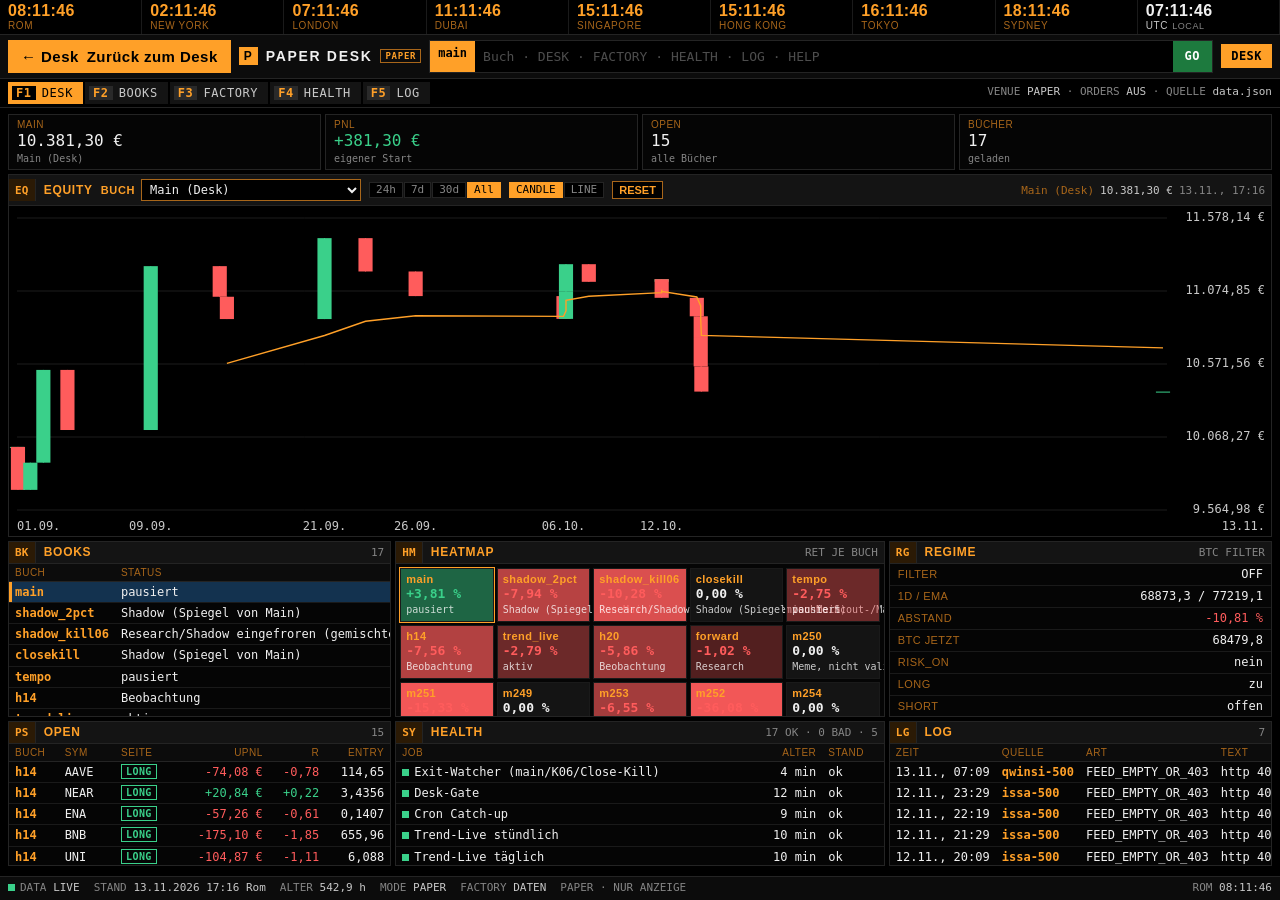
==== commit fcd7dc1d: "Draw a step line through candle closes on short ranges. 24h, 7d and 30d keep a continuous equity lin" ====
--- a/kdx7rm0d02jwymx0ndu94w3n/terminal.html
+++ b/kdx7rm0d02jwymx0ndu94w3n/terminal.html
@@ -120,6 +120,6 @@
 </section>
 
 <footer class="statusline" id="status"></footer>
-<script src="terminal.js?v=7"></script>
+<script src="terminal.js?v=8"></script>
 </body>
 </html>
